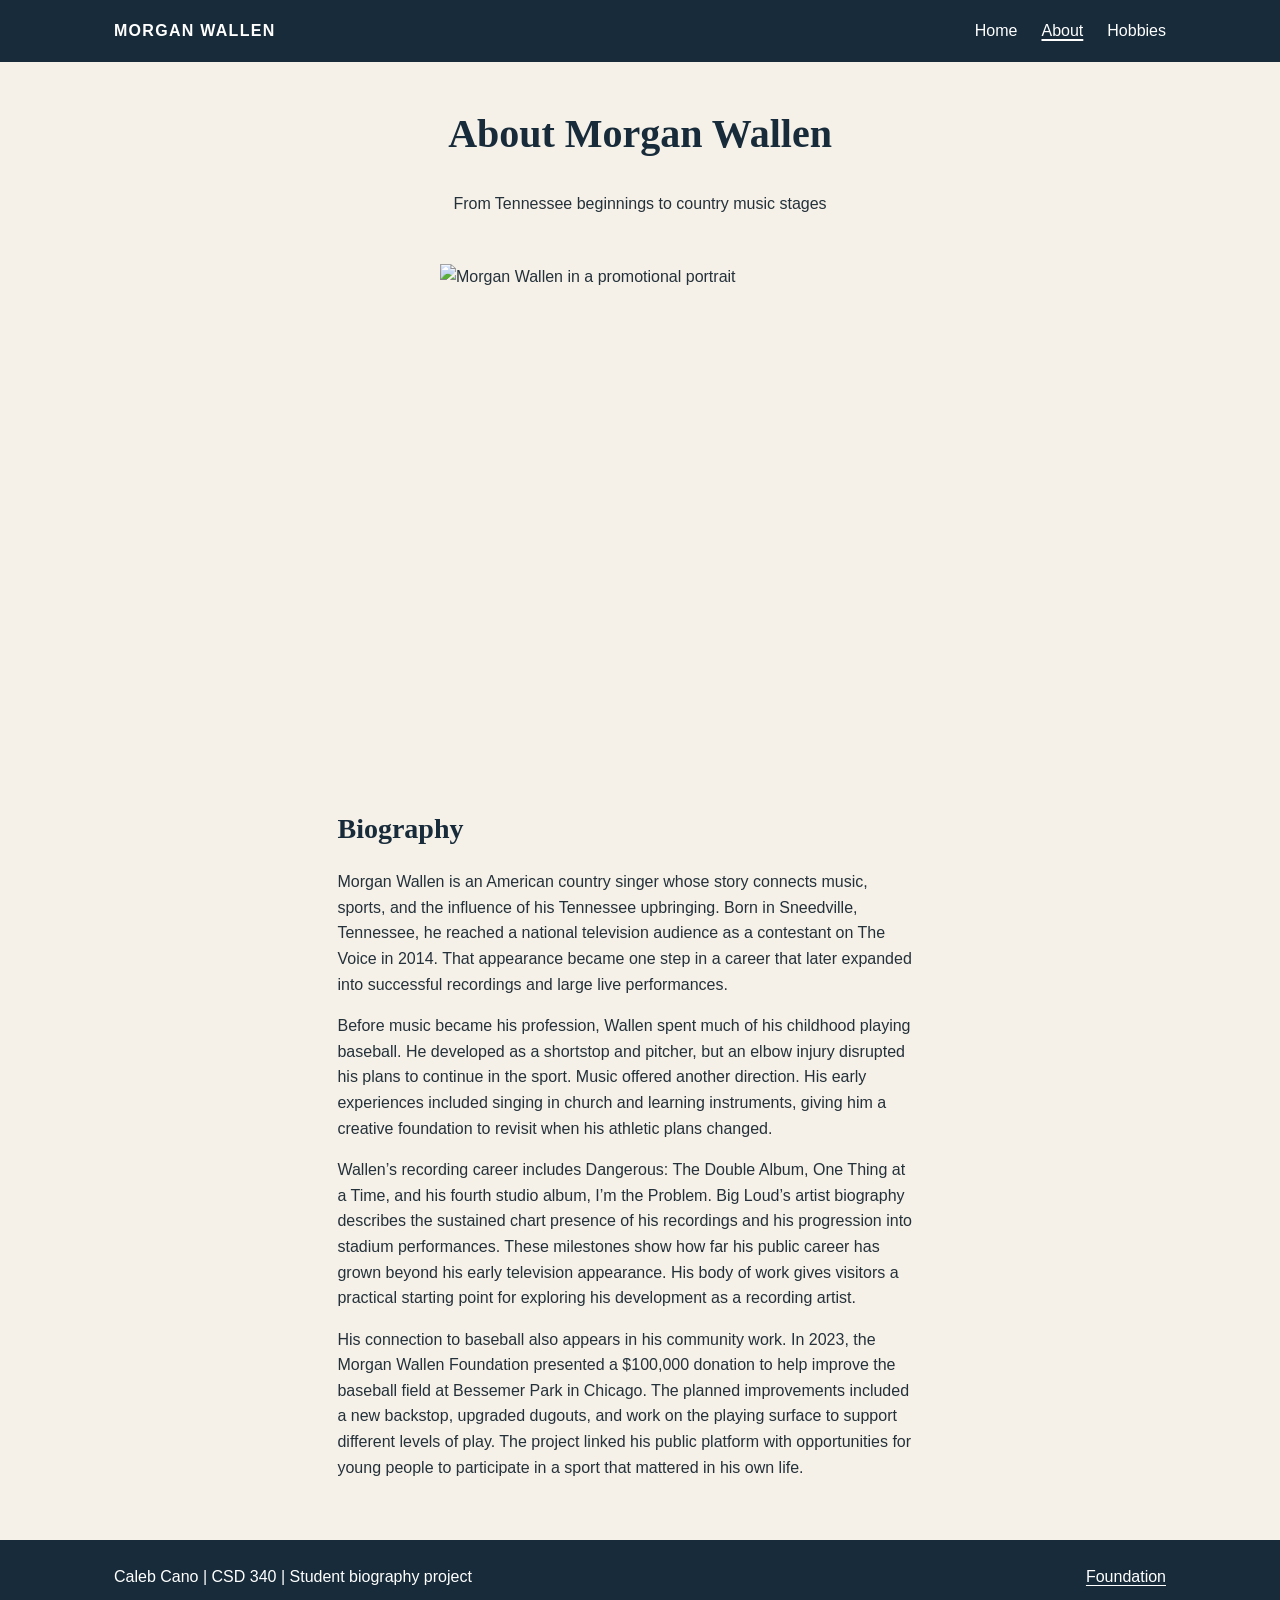
==== about.html @ d2530357 "Add files via upload" ====
<!DOCTYPE html>
<!-- Caleb Cano | October 18, 2026 | bioSite: Development -->
<html lang="en"><head><meta charset="UTF-8"><meta name="viewport" content="width=device-width, initial-scale=1"><meta name="description" content="Student biography project about Morgan Wallen, his Tennessee roots, music, and early interests."><title>About | Morgan Wallen bioSite</title><link rel="stylesheet" href="site.css"></head><body>
<header class="site-header"><div class="header-inner"><a class="brand" href="index.html">MORGAN WALLEN</a><nav class="site-nav" aria-label="Main navigation"><a href="index.html">Home</a><a href="about.html" aria-current="page">About</a><a href="hobbies.html">Hobbies</a></nav></div></header>
<main class="container"><section class="section page-heading"><h1>About Morgan Wallen</h1><p>From Tennessee beginnings to country music stages</p></section><section class="section"><figure class="photo portrait"><img src="images/portrait.png" alt="Morgan Wallen in a promotional portrait"></figure></section><section class="section reading"><h2>Biography</h2><p>Morgan Wallen is an American country singer whose story connects music, sports, and the influence of his Tennessee upbringing. Born in Sneedville, Tennessee, he reached a national television audience as a contestant on The Voice in 2014. That appearance became one step in a career that later expanded into successful recordings and large live performances.</p><p>Before music became his profession, Wallen spent much of his childhood playing baseball. He developed as a shortstop and pitcher, but an elbow injury disrupted his plans to continue in the sport. Music offered another direction. His early experiences included singing in church and learning instruments, giving him a creative foundation to revisit when his athletic plans changed.</p><p>Wallen’s recording career includes Dangerous: The Double Album, One Thing at a Time, and his fourth studio album, I’m the Problem. Big Loud’s artist biography describes the sustained chart presence of his recordings and his progression into stadium performances. These milestones show how far his public career has grown beyond his early television appearance. His body of work gives visitors a practical starting point for exploring his development as a recording artist.</p><p>His connection to baseball also appears in his community work. In 2023, the Morgan Wallen Foundation presented a $100,000 donation to help improve the baseball field at Bessemer Park in Chicago. The planned improvements included a new backstop, upgraded dugouts, and work on the playing surface to support different levels of play. The project linked his public platform with opportunities for young people to participate in a sport that mattered in his own life.</p></section></main>
<footer class="site-footer"><div class="footer-inner"><p>Caleb Cano | CSD 340 | Student biography project</p><p><a href="https://morganwallenfoundation.org/" target="_blank" rel="noopener noreferrer">Foundation</a></p></div></footer></body></html>
---- site.css ----
/* Caleb Cano | October 18, 2026 | bioSite: Development */
:root{--navy:#172B3A;--cream:#F6F1E8;--brown:#805436;--charcoal:#24313A;--gold:#C89D58}*{box-sizing:border-box}html{scroll-behavior:smooth}body{margin:0;background:var(--cream);color:var(--charcoal);font:16px/1.6 Arial,sans-serif}h1,h2,h3{font-family:Georgia,serif;line-height:1.2;color:var(--navy);font-weight:700}h1{font-size:40px}h2{font-size:28px}h3{font-size:22px}p{max-width:65ch}a{color:var(--brown);text-decoration:underline;text-underline-offset:3px}a:hover{color:var(--navy)}a:focus-visible{outline:3px solid var(--gold);outline-offset:4px}.site-header{background:var(--navy);color:white}.header-inner{max-width:1100px;margin:auto;padding:18px 24px;display:flex;justify-content:space-between;align-items:center;gap:20px}.brand{font-weight:700;letter-spacing:.08em;color:white;text-decoration:none}.site-nav{display:flex;gap:24px;flex-wrap:wrap}.site-nav a{color:white;text-decoration:none}.site-nav a:hover,.site-nav a[aria-current="page"]{text-decoration:underline;text-decoration-thickness:2px}.container{max-width:1100px;padding:0 24px;margin:0 auto}.section{margin:48px auto}.hero{display:grid;grid-template-columns:1.15fr .85fr;align-items:center;gap:36px}.eyebrow{font-weight:700;letter-spacing:.1em;text-transform:uppercase;color:var(--brown);font-size:13px}.lead{font-size:19px}.button{display:inline-block;padding:12px 22px;border-radius:4px;background:var(--brown);color:white;text-decoration:none;font-weight:700}.button:hover{background:var(--navy);color:white}.cards{display:grid;grid-template-columns:repeat(3,minmax(0,1fr));gap:24px}.card{background:#fff;border:1px solid #e4ddd2;overflow:hidden}.card-body{padding:18px}.card h3{margin:0 0 10px}.card p{margin:0 0 14px}.photo{margin:0}.photo img{display:block;width:100%;height:auto;object-fit:cover}.card .photo img{aspect-ratio:4/3}.photo figcaption{font-size:13px;line-height:1.45;color:#48515a;padding:9px 0}.card .photo figcaption{padding:10px 18px}.portrait{max-width:400px;margin:auto}.portrait img{aspect-ratio:4/5}.reading{max-width:68ch;margin:0 auto}.reading p{max-width:65ch}.page-heading{text-align:center}.page-heading p{margin:0 auto}.center{text-align:center}.center p{margin-left:auto;margin-right:auto}.note{padding:24px;border-left:5px solid var(--gold);background:#fff}.sources{font-size:14px}.sources li{margin-bottom:10px;overflow-wrap:anywhere}.site-footer{background:var(--navy);color:white;padding:24px;margin-top:60px}.footer-inner{max-width:1100px;margin:auto;padding:0 24px;display:flex;justify-content:space-between;gap:18px;flex-wrap:wrap}.site-footer p{margin:0}.site-footer a{color:white}.section-label{border-bottom:2px solid var(--gold);padding-bottom:12px}@media(max-width:700px){.header-inner{align-items:flex-start;flex-direction:column}.hero,.cards{grid-template-columns:1fr}.container{padding:0 24px}.section{margin:40px auto}h1{font-size:34px}h2{font-size:26px}.portrait{max-width:100%}}
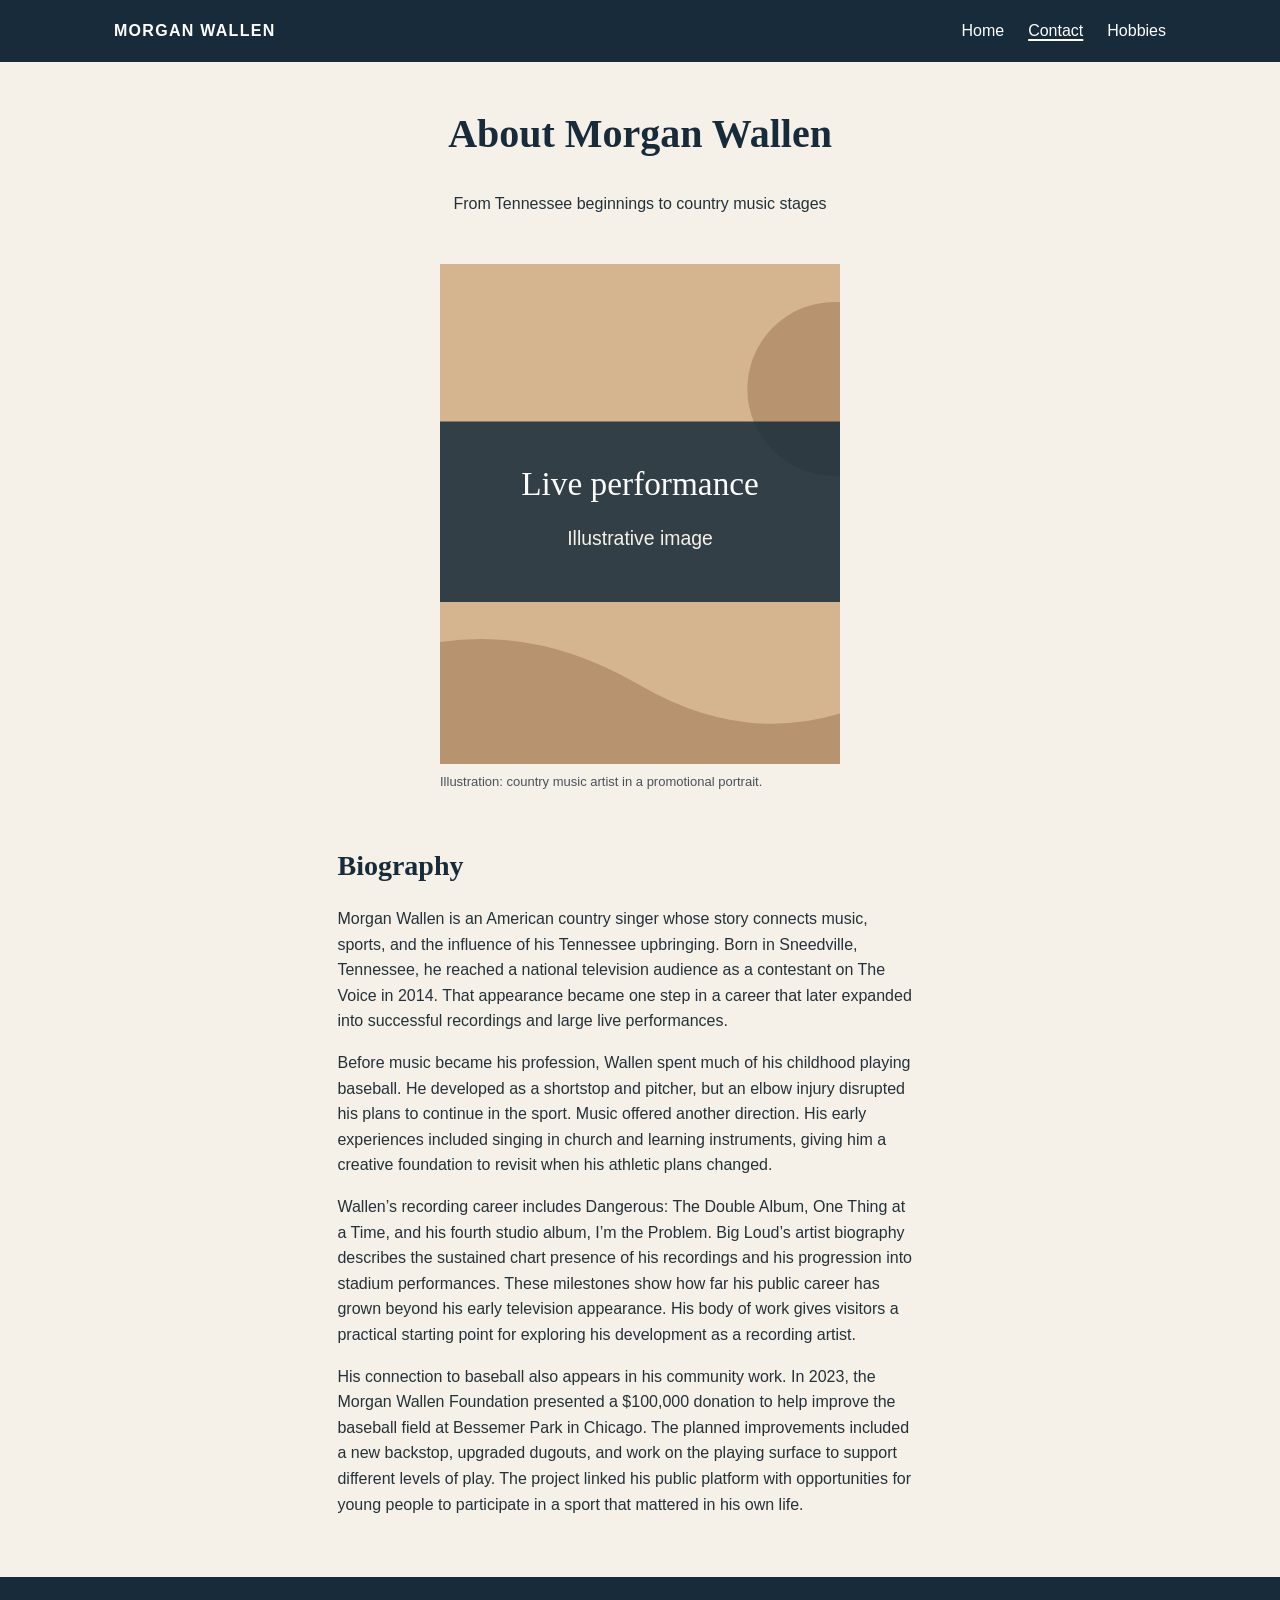
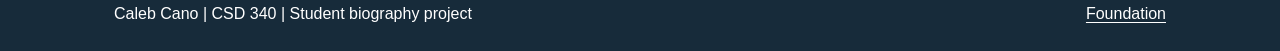
==== commit 4aa468c7: "Complete three-page bioSite layout and add working illustrative images" ====
--- a/about.html
+++ b/about.html
@@ -1,6 +1,6 @@
 <!DOCTYPE html>
 <!-- Caleb Cano | October 18, 2026 | bioSite: Development -->
 <html lang="en"><head><meta charset="UTF-8"><meta name="viewport" content="width=device-width, initial-scale=1"><meta name="description" content="Student biography project about Morgan Wallen, his Tennessee roots, music, and early interests."><title>About | Morgan Wallen bioSite</title><link rel="stylesheet" href="site.css"></head><body>
-<header class="site-header"><div class="header-inner"><a class="brand" href="index.html">MORGAN WALLEN</a><nav class="site-nav" aria-label="Main navigation"><a href="index.html">Home</a><a href="about.html" aria-current="page">About</a><a href="hobbies.html">Hobbies</a></nav></div></header>
-<main class="container"><section class="section page-heading"><h1>About Morgan Wallen</h1><p>From Tennessee beginnings to country music stages</p></section><section class="section"><figure class="photo portrait"><img src="images/portrait.png" alt="Morgan Wallen in a promotional portrait"></figure></section><section class="section reading"><h2>Biography</h2><p>Morgan Wallen is an American country singer whose story connects music, sports, and the influence of his Tennessee upbringing. Born in Sneedville, Tennessee, he reached a national television audience as a contestant on The Voice in 2014. That appearance became one step in a career that later expanded into successful recordings and large live performances.</p><p>Before music became his profession, Wallen spent much of his childhood playing baseball. He developed as a shortstop and pitcher, but an elbow injury disrupted his plans to continue in the sport. Music offered another direction. His early experiences included singing in church and learning instruments, giving him a creative foundation to revisit when his athletic plans changed.</p><p>Wallen’s recording career includes Dangerous: The Double Album, One Thing at a Time, and his fourth studio album, I’m the Problem. Big Loud’s artist biography describes the sustained chart presence of his recordings and his progression into stadium performances. These milestones show how far his public career has grown beyond his early television appearance. His body of work gives visitors a practical starting point for exploring his development as a recording artist.</p><p>His connection to baseball also appears in his community work. In 2023, the Morgan Wallen Foundation presented a $100,000 donation to help improve the baseball field at Bessemer Park in Chicago. The planned improvements included a new backstop, upgraded dugouts, and work on the playing surface to support different levels of play. The project linked his public platform with opportunities for young people to participate in a sport that mattered in his own life.</p></section></main>
+<header class="site-header"><div class="header-inner"><a class="brand" href="index.html">MORGAN WALLEN</a><nav class="site-nav" aria-label="Main navigation"><a href="index.html">Home</a><a href="contact.html" aria-current="page">Contact</a><a href="hobbies.html">Hobbies</a></nav></div></header>
+<main class="container"><section class="section page-heading"><h1>About Morgan Wallen</h1><p>From Tennessee beginnings to country music stages</p></section><section class="section"><figure class="photo portrait"><img src="images/stage.svg" alt="Morgan Wallen in a promotional portrait"><figcaption>Illustration: country music artist in a promotional portrait.</figcaption></figure></section><section class="section reading"><h2>Biography</h2><p>Morgan Wallen is an American country singer whose story connects music, sports, and the influence of his Tennessee upbringing. Born in Sneedville, Tennessee, he reached a national television audience as a contestant on The Voice in 2014. That appearance became one step in a career that later expanded into successful recordings and large live performances.</p><p>Before music became his profession, Wallen spent much of his childhood playing baseball. He developed as a shortstop and pitcher, but an elbow injury disrupted his plans to continue in the sport. Music offered another direction. His early experiences included singing in church and learning instruments, giving him a creative foundation to revisit when his athletic plans changed.</p><p>Wallen’s recording career includes Dangerous: The Double Album, One Thing at a Time, and his fourth studio album, I’m the Problem. Big Loud’s artist biography describes the sustained chart presence of his recordings and his progression into stadium performances. These milestones show how far his public career has grown beyond his early television appearance. His body of work gives visitors a practical starting point for exploring his development as a recording artist.</p><p>His connection to baseball also appears in his community work. In 2023, the Morgan Wallen Foundation presented a $100,000 donation to help improve the baseball field at Bessemer Park in Chicago. The planned improvements included a new backstop, upgraded dugouts, and work on the playing surface to support different levels of play. The project linked his public platform with opportunities for young people to participate in a sport that mattered in his own life.</p></section></main>
 <footer class="site-footer"><div class="footer-inner"><p>Caleb Cano | CSD 340 | Student biography project</p><p><a href="https://morganwallenfoundation.org/" target="_blank" rel="noopener noreferrer">Foundation</a></p></div></footer></body></html>
